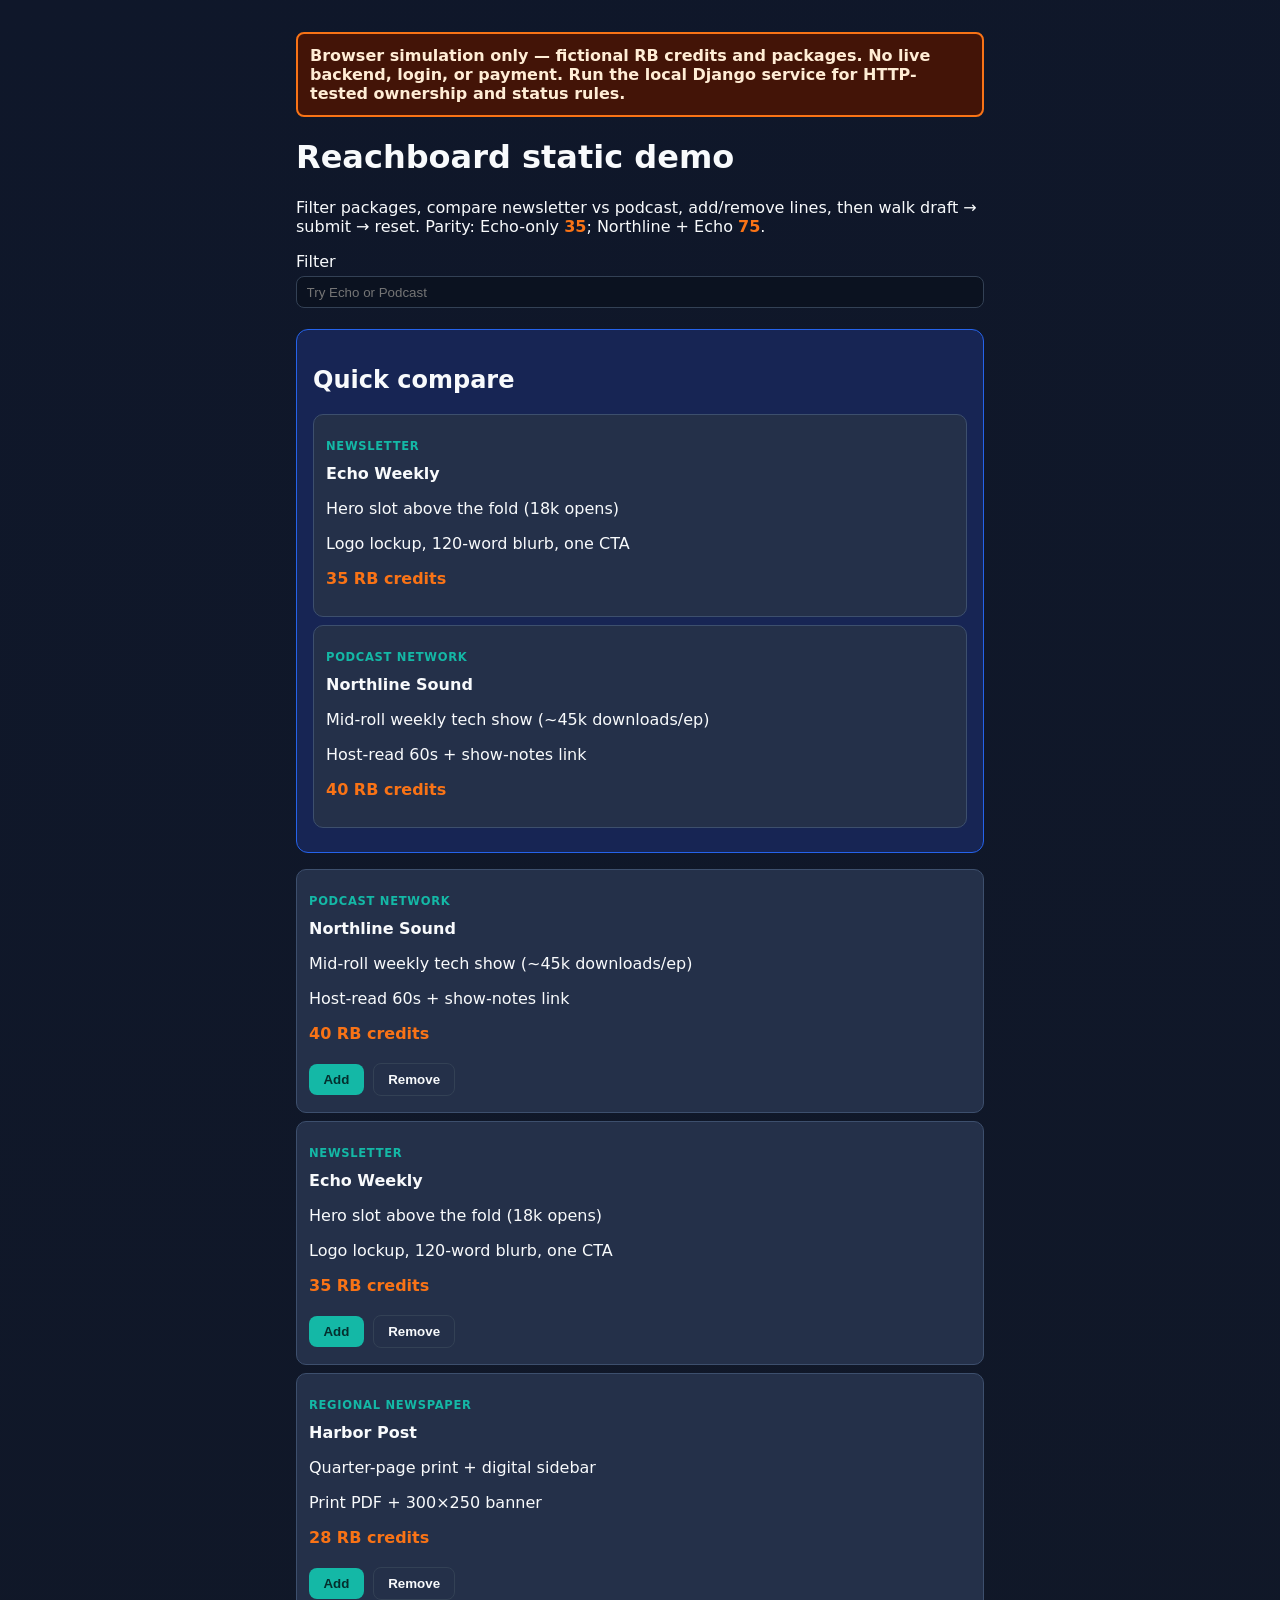
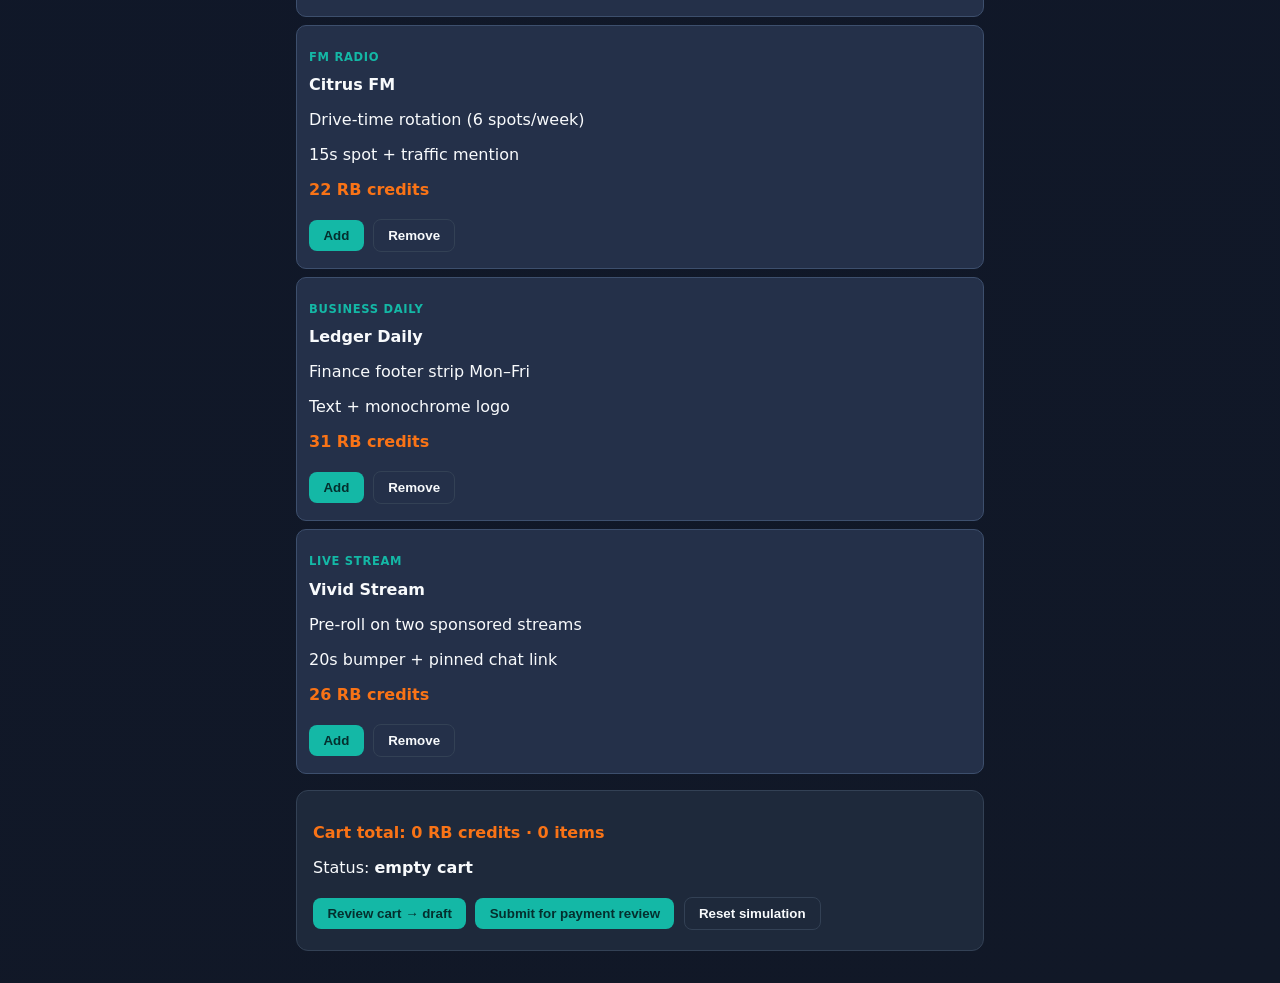
==== static-demo/index.html @ a353c119 "Reachboard public showcase (export-eligible history). Corrected security and identity scope: per-use" ====
<!doctype html>
<html lang="en">
<head>
  <meta charset="utf-8">
  <meta name="viewport" content="width=device-width, initial-scale=1">
  <title>Reachboard — browser simulation</title>
  <link rel="stylesheet" href="demo.css">
</head>
<body>
  <p class="banner">Browser simulation only — fictional RB credits and packages. No live backend, login, or payment. Run the local Django service for HTTP-tested ownership and status rules.</p>
  <h1>Reachboard static demo</h1>
  <p>Filter packages, compare newsletter vs podcast, add/remove lines, then walk draft → submit → reset. Parity: Echo-only <span class="total">35</span>; Northline + Echo <span class="total">75</span>.</p>
  <label>Filter <input id="filter" type="search" placeholder="Try Echo or Podcast"></label>
  <section class="card compare" aria-labelledby="cmp">
    <h2 id="cmp">Quick compare</h2>
    <div id="compareRow"></div>
  </section>
  <div id="packages"></div>
  <div class="card">
    <p class="total" id="cartTotal">Cart total: 0 RB credits · 0 items</p>
    <ul id="cartLines"></ul>
    <p>Status: <strong id="status">empty cart</strong></p>
    <button type="button" id="toDraft">Review cart → draft</button>
    <button type="button" id="submit">Submit for payment review</button>
    <button type="button" class="secondary" id="reset">Reset simulation</button>
  </div>
  <script src="app.js"></script>
</body>
</html>
---- static-demo/demo.css ----
:root {
  --teal: #14b8a6;
  --orange: #f97316;
  --bg: #0f172a;
  --panel: #1e293b;
  --panel-bright: #243049;
  --text: #f8fafc;
  --muted: #94a3b8;
  --border: #334155;
}
* { box-sizing: border-box; }
body {
  margin: 0;
  font-family: Segoe UI, system-ui, sans-serif;
  background: linear-gradient(165deg, #0f172a, #111827);
  color: var(--text);
  padding: 1rem;
  max-width: 720px;
  margin-inline: auto;
}
.banner {
  border: 2px solid var(--orange);
  background: #431407;
  color: #ffedd5;
  padding: 0.75rem;
  border-radius: 8px;
  margin-bottom: 1rem;
  font-weight: 700;
}
.card {
  background: var(--panel);
  border: 1px solid var(--border);
  border-radius: 12px;
  padding: 1rem;
  margin: 1rem 0;
}
.pkg-card {
  background: var(--panel-bright);
  border-radius: 10px;
  padding: 0.75rem;
  margin: 0.5rem 0;
  border: 1px solid #3d4f6d;
}
.channel { font-size: 0.72rem; text-transform: uppercase; letter-spacing: 0.06em; color: var(--teal); font-weight: 800; }
button, .btn {
  background: var(--teal);
  color: #042f2e;
  border: 0;
  border-radius: 8px;
  padding: 0.5rem 0.9rem;
  font-weight: 700;
  cursor: pointer;
  margin: 0.25rem 0.25rem 0.25rem 0;
}
button.secondary { background: transparent; border: 1px solid var(--border); color: var(--text); }
input {
  background: #0b1220;
  border: 1px solid var(--border);
  color: var(--text);
  border-radius: 8px;
  padding: 0.45rem 0.6rem;
  width: 100%;
  margin: 0.35rem 0;
}
.total { color: var(--orange); font-weight: 800; }
.compare { background: #172554; border-color: #2563eb; }
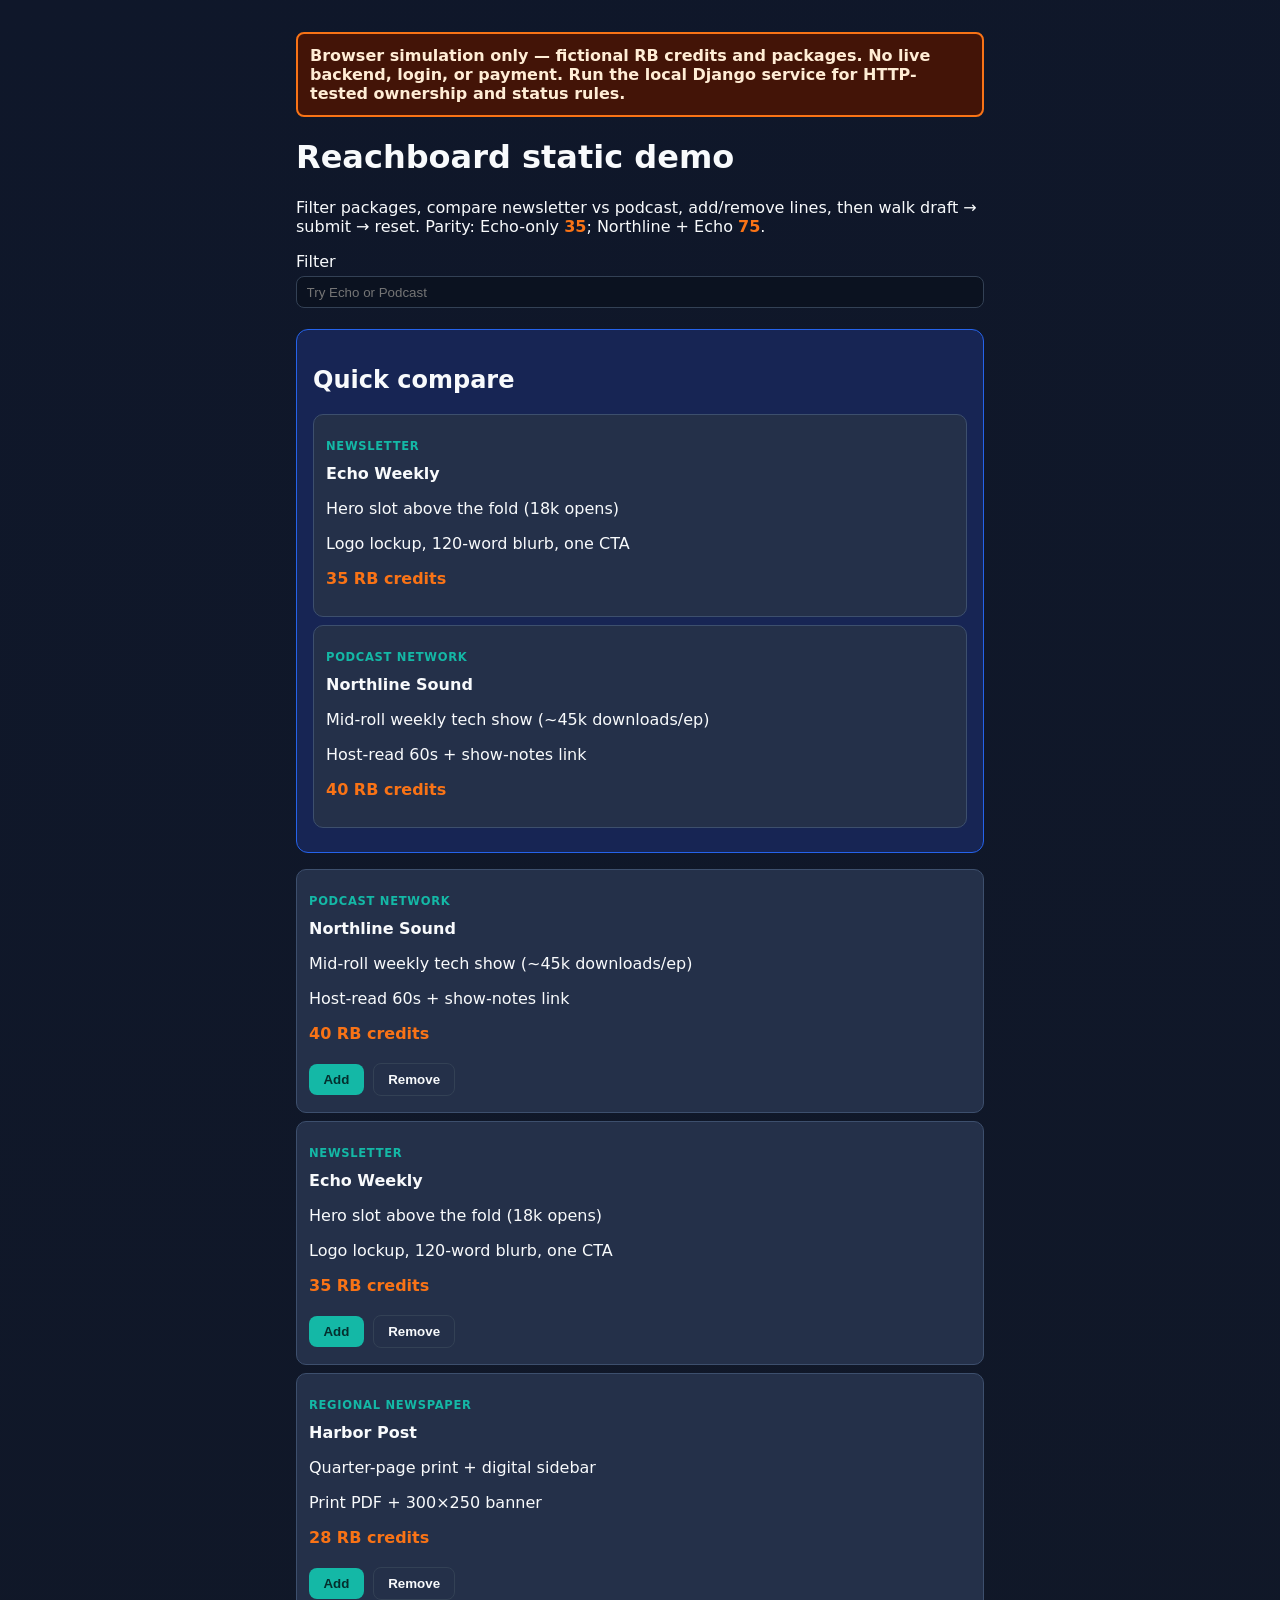
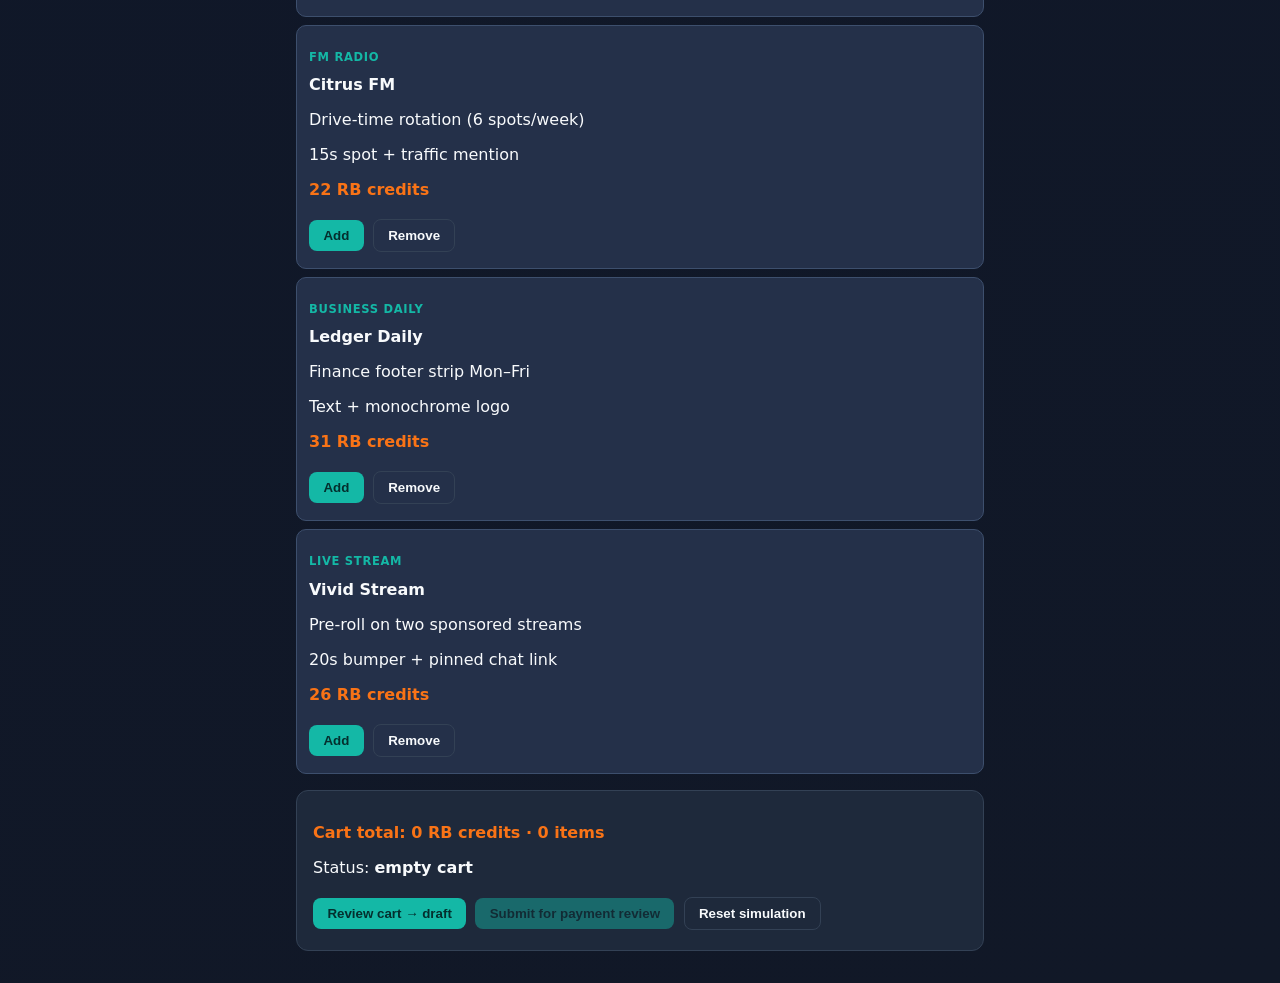
==== commit 51727762: "Fix stale submit history and lock static demo campaign totals. Submit uses select_for_update plus co" ====
--- a/static-demo/index.html
+++ b/static-demo/index.html
@@ -16,7 +16,12 @@
     <div id="compareRow"></div>
   </section>
   <div id="packages"></div>
-  <div class="card">
+  <div class="card" id="campaignSnapshot" hidden>
+    <h2>Campaign under review</h2>
+    <p class="total">Campaign total: <span id="snapshotTotal">0</span> (locked at draft)</p>
+    <ul id="snapshotLines"></ul>
+  </div>
+  <div class="card" id="liveCartBlock">
     <p class="total" id="cartTotal">Cart total: 0 RB credits · 0 items</p>
     <ul id="cartLines"></ul>
     <p>Status: <strong id="status">empty cart</strong></p>
--- a/static-demo/demo.css
+++ b/static-demo/demo.css
@@ -63,4 +63,6 @@
   margin: 0.35rem 0;
 }
 .total { color: var(--orange); font-weight: 800; }
+.muted { color: var(--muted); font-size: 0.9rem; }
 .compare { background: #172554; border-color: #2563eb; }
+button:disabled { opacity: 0.45; cursor: not-allowed; }
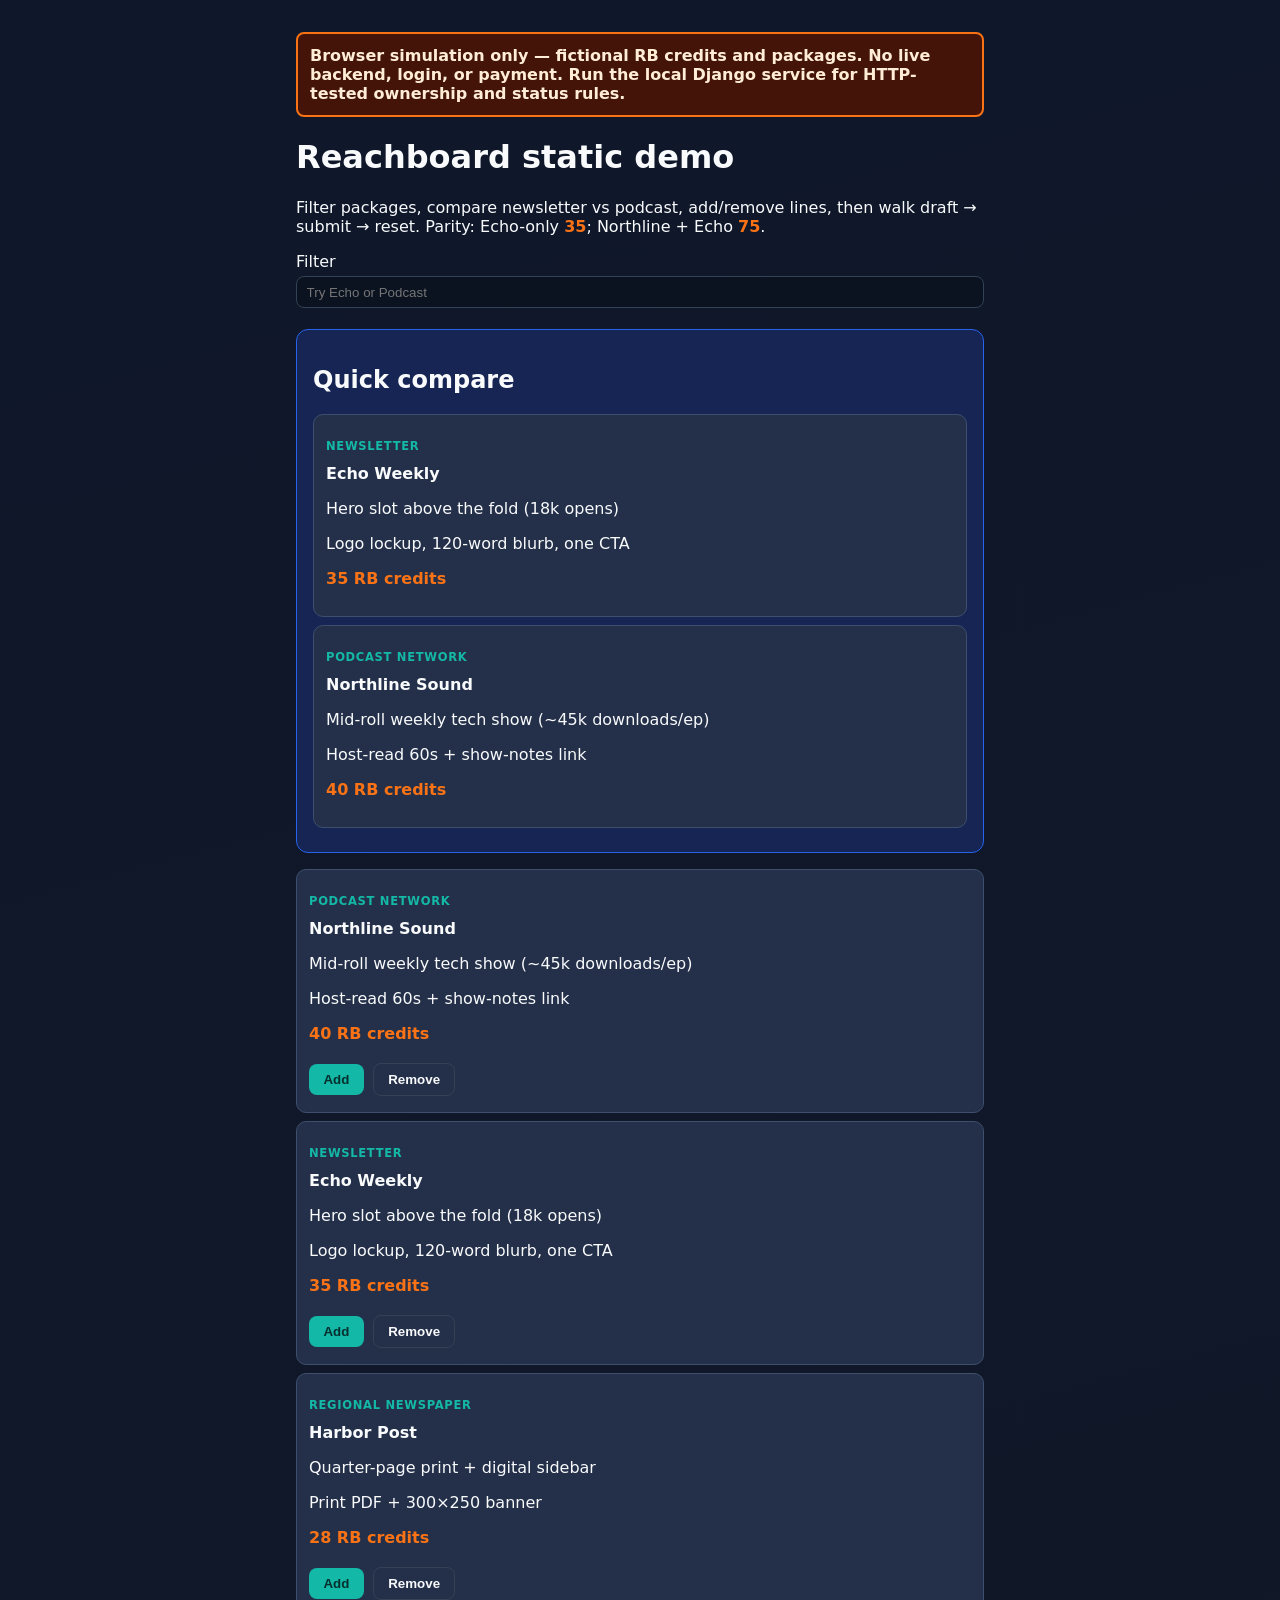
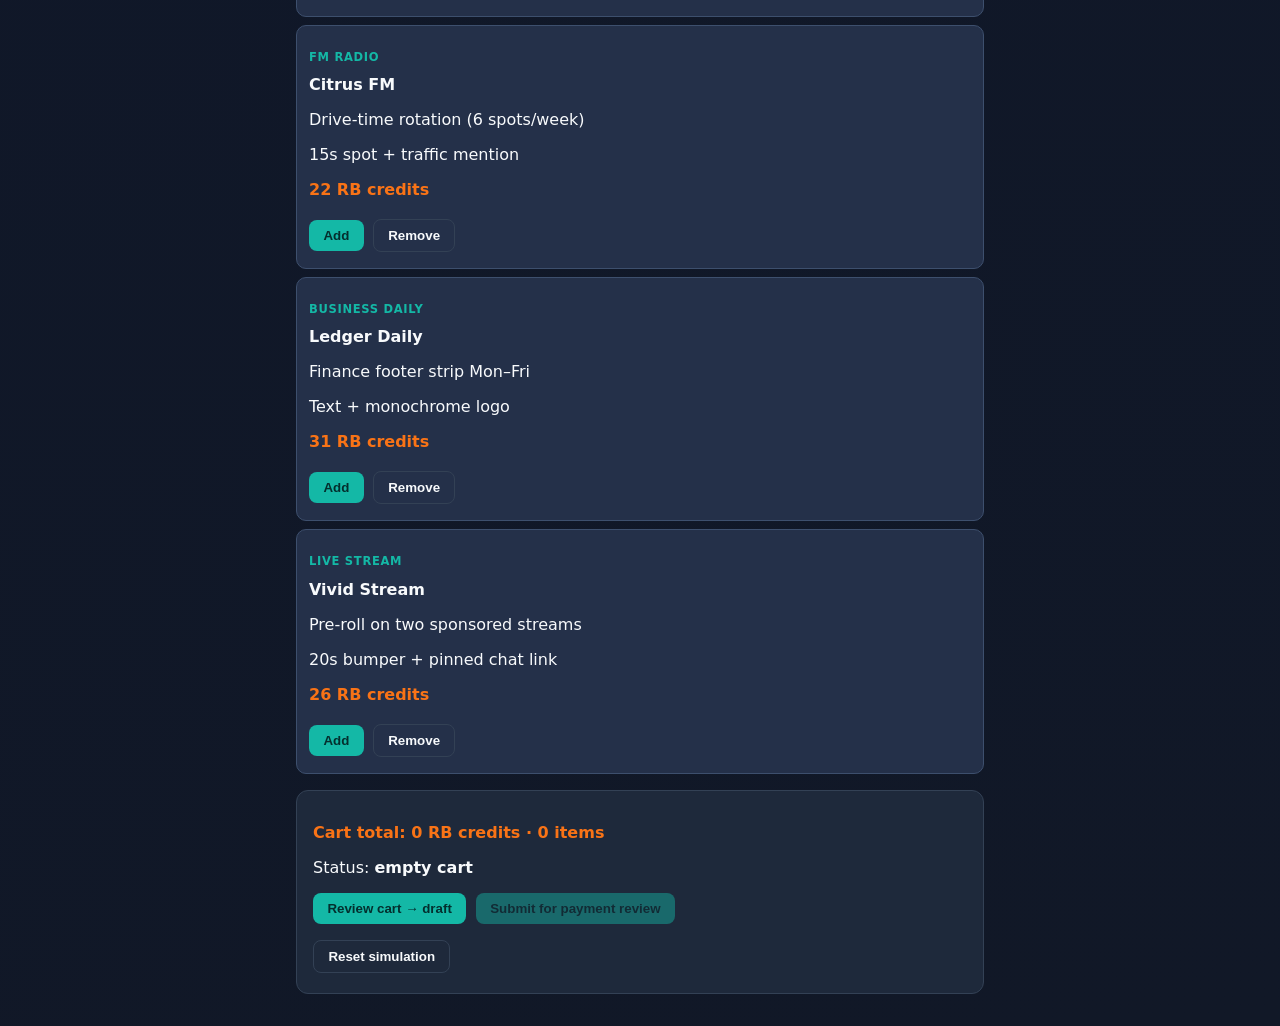
==== commit 3df23a71: "Keep reset and status visible after static demo submit. Split simulation panel so submitted snapshot" ====
--- a/static-demo/index.html
+++ b/static-demo/index.html
@@ -21,12 +21,16 @@
     <p class="total">Campaign total: <span id="snapshotTotal">0</span> (locked at draft)</p>
     <ul id="snapshotLines"></ul>
   </div>
-  <div class="card" id="liveCartBlock">
-    <p class="total" id="cartTotal">Cart total: 0 RB credits · 0 items</p>
-    <ul id="cartLines"></ul>
-    <p>Status: <strong id="status">empty cart</strong></p>
-    <button type="button" id="toDraft">Review cart → draft</button>
-    <button type="button" id="submit">Submit for payment review</button>
+  <div class="card" id="simulationPanel">
+    <div id="shoppingCartPanel">
+      <p class="total" id="cartTotal">Cart total: 0 RB credits · 0 items</p>
+      <ul id="cartLines"></ul>
+    </div>
+    <p class="sim-status">Status: <strong id="status">empty cart</strong></p>
+    <div class="sim-actions" id="flowActions">
+      <button type="button" id="toDraft">Review cart → draft</button>
+      <button type="button" id="submit">Submit for payment review</button>
+    </div>
     <button type="button" class="secondary" id="reset">Reset simulation</button>
   </div>
   <script src="app.js"></script>
--- a/static-demo/demo.css
+++ b/static-demo/demo.css
@@ -66,3 +66,5 @@
 .muted { color: var(--muted); font-size: 0.9rem; }
 .compare { background: #172554; border-color: #2563eb; }
 button:disabled { opacity: 0.45; cursor: not-allowed; }
+.sim-status { margin: 0.75rem 0; }
+.sim-actions { display: flex; flex-wrap: wrap; gap: 0.35rem; margin-bottom: 0.5rem; }
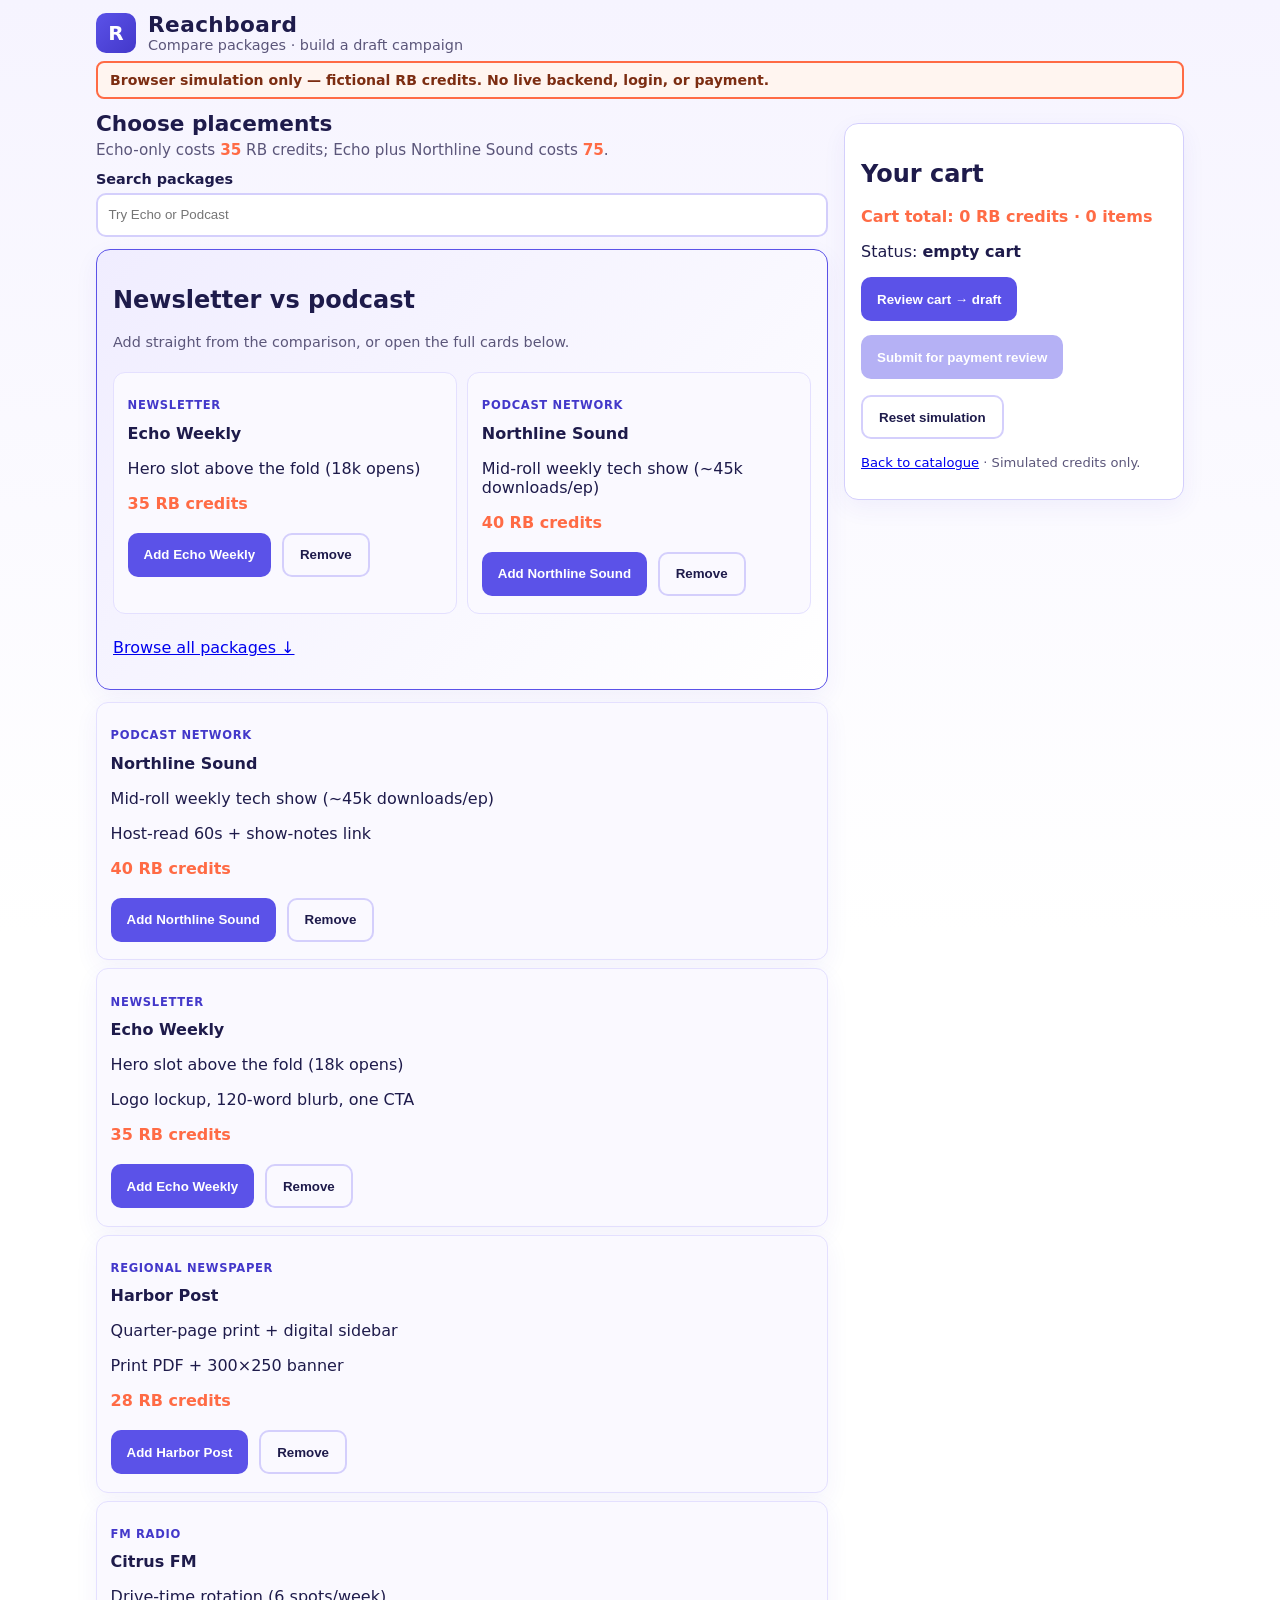
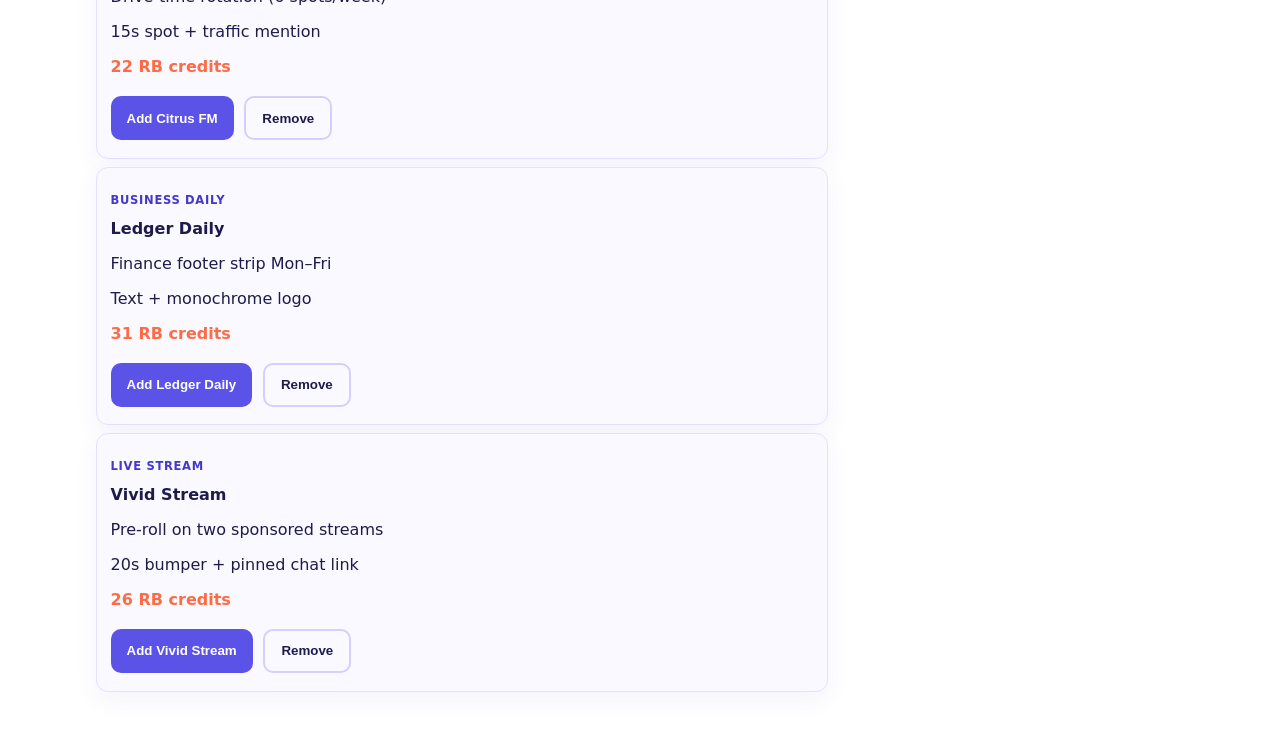
==== commit 24480487: "Public UX: light concept layout with visible cart and adds. Sticky cart, compare adds, skip link, ar" ====
--- a/static-demo/index.html
+++ b/static-demo/index.html
@@ -7,32 +7,59 @@
   <link rel="stylesheet" href="demo.css">
 </head>
 <body>
-  <p class="banner">Browser simulation only — fictional RB credits and packages. No live backend, login, or payment. Run the local Django service for HTTP-tested ownership and status rules.</p>
-  <h1>Reachboard static demo</h1>
-  <p>Filter packages, compare newsletter vs podcast, add/remove lines, then walk draft → submit → reset. Parity: Echo-only <span class="total">35</span>; Northline + Echo <span class="total">75</span>.</p>
-  <label>Filter <input id="filter" type="search" placeholder="Try Echo or Podcast"></label>
-  <section class="card compare" aria-labelledby="cmp">
-    <h2 id="cmp">Quick compare</h2>
-    <div id="compareRow"></div>
-  </section>
-  <div id="packages"></div>
-  <div class="card" id="campaignSnapshot" hidden>
-    <h2>Campaign under review</h2>
-    <p class="total">Campaign total: <span id="snapshotTotal">0</span> (locked at draft)</p>
-    <ul id="snapshotLines"></ul>
-  </div>
-  <div class="card" id="simulationPanel">
-    <div id="shoppingCartPanel">
-      <p class="total" id="cartTotal">Cart total: 0 RB credits · 0 items</p>
-      <ul id="cartLines"></ul>
+  <a class="skip-link" href="#cart">Skip to cart</a>
+  <header class="masthead">
+    <div class="brand">
+      <span class="logo" aria-hidden="true">R</span>
+      <div>
+        <p class="brand-name">Reachboard</p>
+        <p class="brand-tag">Compare packages · build a draft campaign</p>
+      </div>
     </div>
-    <p class="sim-status">Status: <strong id="status">empty cart</strong></p>
-    <div class="sim-actions" id="flowActions">
-      <button type="button" id="toDraft">Review cart → draft</button>
-      <button type="button" id="submit">Submit for payment review</button>
-    </div>
-    <button type="button" class="secondary" id="reset">Reset simulation</button>
-  </div>
+    <p class="banner">Browser simulation only — fictional RB credits. No live backend, login, or payment.</p>
+  </header>
+
+  <main class="layout">
+    <section class="catalog" aria-labelledby="catalog-heading">
+      <h1 id="catalog-heading">Choose placements</h1>
+      <p class="lede">Echo-only costs <span class="total">35</span> RB credits; Echo plus Northline Sound costs <span class="total">75</span>.</p>
+      <label class="filter-label">Search packages
+        <input id="filter" type="search" placeholder="Try Echo or Podcast" autocomplete="off">
+      </label>
+
+      <section class="card compare" aria-labelledby="cmp">
+        <h2 id="cmp">Newsletter vs podcast</h2>
+        <p class="muted">Add straight from the comparison, or open the full cards below.</p>
+        <div id="compareRow" class="compare-row"></div>
+        <p><a href="#packages">Browse all packages ↓</a></p>
+      </section>
+
+      <div id="packages" tabindex="-1"></div>
+
+      <div class="card" id="campaignSnapshot" hidden>
+        <h2>Campaign under review</h2>
+        <p class="total">Campaign total: <span id="snapshotTotal">0</span> (locked at draft)</p>
+        <ul id="snapshotLines"></ul>
+      </div>
+    </section>
+
+    <aside class="cart-panel" id="cart" aria-labelledby="cart-heading">
+      <div class="card" id="simulationPanel">
+        <h2 id="cart-heading">Your cart</h2>
+        <div id="shoppingCartPanel">
+          <p class="total" id="cartTotal">Cart total: 0 RB credits · 0 items</p>
+          <ul id="cartLines"></ul>
+        </div>
+        <p class="sim-status">Status: <strong id="status" aria-live="polite" aria-atomic="true">empty cart</strong></p>
+        <div class="sim-actions" id="flowActions">
+          <button type="button" id="toDraft">Review cart → draft</button>
+          <button type="button" id="submit">Submit for payment review</button>
+        </div>
+        <button type="button" class="secondary" id="reset">Reset simulation</button>
+        <p class="fine-print"><a href="#catalog-heading">Back to catalogue</a> · Simulated credits only.</p>
+      </div>
+    </aside>
+  </main>
   <script src="app.js"></script>
 </body>
 </html>
--- a/static-demo/demo.css
+++ b/static-demo/demo.css
@@ -1,70 +1,129 @@
 :root {
-  --teal: #14b8a6;
-  --orange: #f97316;
-  --bg: #0f172a;
-  --panel: #1e293b;
-  --panel-bright: #243049;
-  --text: #f8fafc;
-  --muted: #94a3b8;
-  --border: #334155;
+  --violet: #5b52e8;
+  --indigo: #4338ca;
+  --coral: #ff6b45;
+  --lime: #c4f542;
+  --bg: #f6f4ff;
+  --panel: #ffffff;
+  --text: #1e1b4b;
+  --muted: #5b567a;
+  --border: #d4cffc;
 }
 * { box-sizing: border-box; }
 body {
   margin: 0;
   font-family: Segoe UI, system-ui, sans-serif;
-  background: linear-gradient(165deg, #0f172a, #111827);
+  background: linear-gradient(180deg, var(--bg) 0%, #fff 40%);
   color: var(--text);
-  padding: 1rem;
-  max-width: 720px;
+  padding: 0.75rem 1rem 2rem;
+  max-width: 1120px;
   margin-inline: auto;
 }
-.banner {
-  border: 2px solid var(--orange);
-  background: #431407;
-  color: #ffedd5;
-  padding: 0.75rem;
-  border-radius: 8px;
-  margin-bottom: 1rem;
+.skip-link {
+  position: absolute;
+  left: -9999px;
+  top: 0;
+  background: var(--coral);
+  color: #fff;
+  padding: 0.5rem 1rem;
+  z-index: 99;
+  border-radius: 0 0 8px 0;
   font-weight: 700;
 }
+.skip-link:focus { left: 0; }
+.masthead { margin-bottom: 0.75rem; }
+.brand { display: flex; gap: 0.75rem; align-items: center; margin-bottom: 0.5rem; }
+.logo {
+  display: inline-flex;
+  align-items: center;
+  justify-content: center;
+  width: 2.5rem;
+  height: 2.5rem;
+  border-radius: 10px;
+  background: linear-gradient(135deg, var(--violet), var(--indigo));
+  color: #fff;
+  font-weight: 800;
+  font-size: 1.25rem;
+}
+.brand-name { margin: 0; font-size: 1.35rem; font-weight: 800; letter-spacing: 0.02em; }
+.brand-tag { margin: 0; font-size: 0.9rem; color: var(--muted); }
+.banner {
+  border: 2px solid var(--coral);
+  background: #fff5f0;
+  color: #7c2d12;
+  padding: 0.55rem 0.75rem;
+  border-radius: 8px;
+  font-size: 0.88rem;
+  font-weight: 600;
+  margin: 0;
+}
+.layout {
+  display: grid;
+  grid-template-columns: minmax(0, 1fr) min(340px, 36%);
+  gap: 1rem;
+  align-items: start;
+}
+.cart-panel { position: sticky; top: 0.5rem; }
+h1 { font-size: 1.35rem; margin: 0 0 0.35rem; }
+.lede { margin: 0 0 0.75rem; color: var(--muted); font-size: 0.95rem; }
+.filter-label { display: block; font-weight: 600; font-size: 0.9rem; margin-bottom: 0.75rem; }
 .card {
   background: var(--panel);
   border: 1px solid var(--border);
-  border-radius: 12px;
+  border-radius: 14px;
   padding: 1rem;
-  margin: 1rem 0;
+  margin: 0.75rem 0;
+  box-shadow: 0 8px 24px rgba(67, 56, 202, 0.06);
 }
 .pkg-card {
-  background: var(--panel-bright);
+  background: #faf9ff;
+  border-radius: 12px;
+  padding: 0.85rem;
+  margin: 0.5rem 0;
+  border: 1px solid #e4e0ff;
+}
+.compare { border-color: var(--violet); background: linear-gradient(135deg, #f0edff, #fff); }
+.compare-row { display: grid; grid-template-columns: repeat(auto-fit, minmax(200px, 1fr)); gap: 0.65rem; }
+.channel {
+  font-size: 0.72rem;
+  text-transform: uppercase;
+  letter-spacing: 0.06em;
+  color: var(--indigo);
+  font-weight: 800;
+}
+button, .btn {
+  background: var(--violet);
+  color: #fff;
+  border: 0;
   border-radius: 10px;
-  padding: 0.75rem;
-  margin: 0.5rem 0;
-  border: 1px solid #3d4f6d;
-}
-.channel { font-size: 0.72rem; text-transform: uppercase; letter-spacing: 0.06em; color: var(--teal); font-weight: 800; }
-button, .btn {
-  background: var(--teal);
-  color: #042f2e;
-  border: 0;
-  border-radius: 8px;
-  padding: 0.5rem 0.9rem;
+  padding: 0.55rem 1rem;
   font-weight: 700;
   cursor: pointer;
-  margin: 0.25rem 0.25rem 0.25rem 0;
+  margin: 0.25rem 0.35rem 0.25rem 0;
+  min-height: 44px;
 }
-button.secondary { background: transparent; border: 1px solid var(--border); color: var(--text); }
+button:focus-visible { outline: 3px solid var(--lime); outline-offset: 2px; }
+button.secondary { background: transparent; border: 2px solid var(--border); color: var(--text); }
+button.cta { background: var(--coral); color: #fff; }
 input {
-  background: #0b1220;
-  border: 1px solid var(--border);
+  background: #fff;
+  border: 2px solid var(--border);
   color: var(--text);
-  border-radius: 8px;
-  padding: 0.45rem 0.6rem;
+  border-radius: 10px;
+  padding: 0.5rem 0.65rem;
   width: 100%;
-  margin: 0.35rem 0;
+  margin: 0.35rem 0 0;
+  min-height: 44px;
 }
-.total { color: var(--orange); font-weight: 800; }
+.total { color: var(--coral); font-weight: 800; }
 .muted { color: var(--muted); font-size: 0.9rem; }
-.compare { background: #172554; border-color: #2563eb; }
+.fine-print { font-size: 0.82rem; color: var(--muted); margin-top: 0.75rem; }
 button:disabled { opacity: 0.45; cursor: not-allowed; }
 .sim-status { margin: 0.75rem 0; }
 .sim-actions { display: flex; flex-wrap: wrap; gap: 0.35rem; margin-bottom: 0.5rem; }
+#cartLines, #snapshotLines { padding-left: 1.1rem; margin: 0.35rem 0; }
+@media (max-width: 768px) {
+  .layout { grid-template-columns: 1fr; }
+  .cart-panel { order: -1; position: sticky; top: 0; z-index: 2; }
+  body { padding-top: 0.35rem; }
+}
